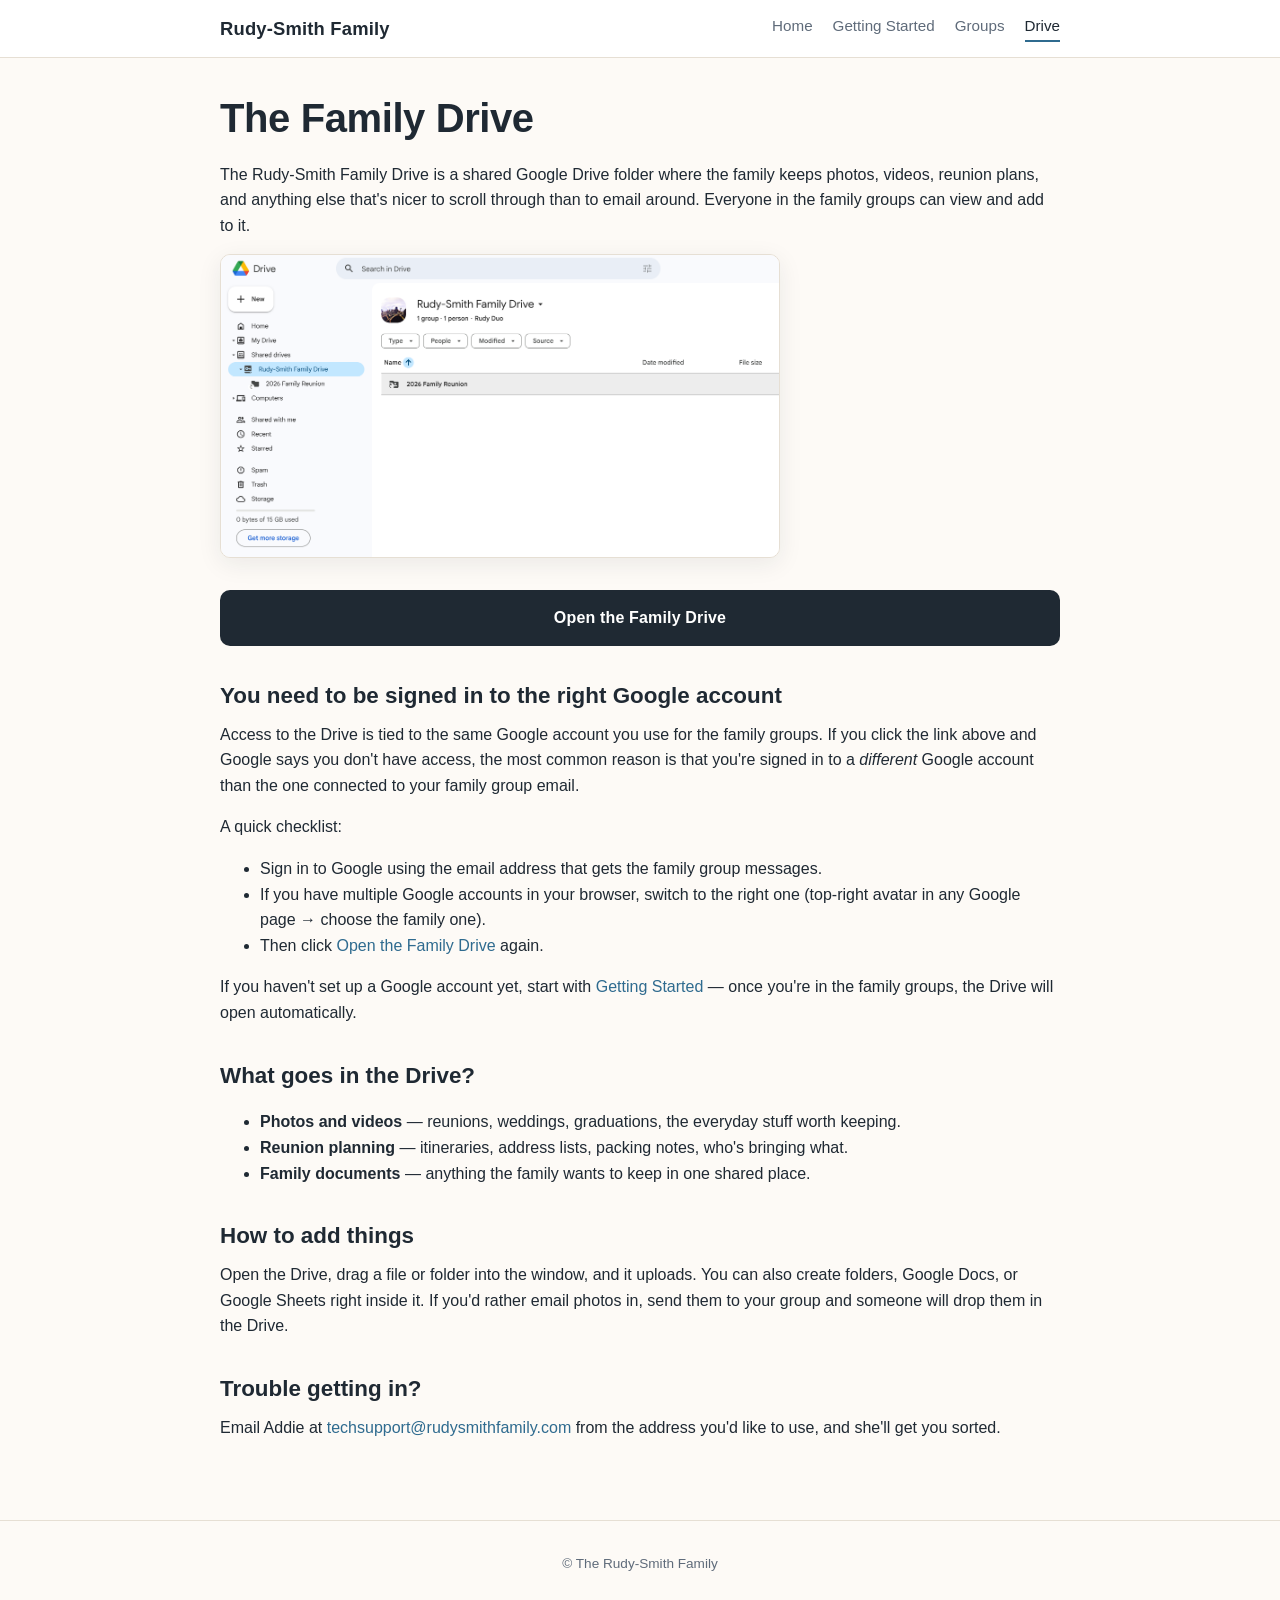
==== family-drive.html @ abf01a58 "Add Family Drive page and Google signup screenshots - New family-drive.html page linking to the shar" ====
<!doctype html>
<html lang="en">
<head>
  <meta charset="utf-8">
  <meta name="viewport" content="width=device-width, initial-scale=1">
  <title>Family Drive · Rudy-Smith Family</title>
  <meta name="description" content="The Rudy-Smith Family shared Google Drive — where photos, videos, and documents live for the whole family.">
  <link rel="stylesheet" href="/assets/css/style.css">
</head>
<body>
  <header class="site-header">
    <div class="site-header__inner">
      <a class="site-title" href="/">Rudy-Smith Family</a>
      <nav class="site-nav" aria-label="Primary">
        <a href="/">Home</a>
        <a href="/getting-started.html">Getting Started</a>
        <a href="/groups.html">Groups</a>
        <a href="/family-drive.html" class="is-active">Drive</a>
      </nav>
    </div>
  </header>

  <main>
    <h1>The Family Drive</h1>
    <p>The Rudy-Smith Family Drive is a shared Google Drive folder where the family keeps photos, videos, reunion plans, and anything else that's nicer to scroll through than to email around. Everyone in the family groups can view and add to it.</p>

    <img class="step-image" src="/assets/img/family-drive.png" alt="Google Drive showing the Rudy-Smith Family Drive shared drive with a 2026 Family Reunion folder inside.">

    <a class="cta" href="https://drive.google.com/drive/folders/0AOQkxbM5boICUk9PVA" target="_blank" rel="noopener">Open the Family Drive</a>

    <h2>You need to be signed in to the right Google account</h2>
    <p>Access to the Drive is tied to the same Google account you use for the family groups. If you click the link above and Google says you don't have access, the most common reason is that you're signed in to a <em>different</em> Google account than the one connected to your family group email.</p>
    <p>A quick checklist:</p>
    <ul>
      <li>Sign in to Google using the email address that gets the family group messages.</li>
      <li>If you have multiple Google accounts in your browser, switch to the right one (top-right avatar in any Google page → choose the family one).</li>
      <li>Then click <a href="https://drive.google.com/drive/folders/0AOQkxbM5boICUk9PVA" target="_blank" rel="noopener">Open the Family Drive</a> again.</li>
    </ul>
    <p>If you haven't set up a Google account yet, start with <a href="/getting-started.html">Getting Started</a> — once you're in the family groups, the Drive will open automatically.</p>

    <h2>What goes in the Drive?</h2>
    <ul>
      <li><strong>Photos and videos</strong> — reunions, weddings, graduations, the everyday stuff worth keeping.</li>
      <li><strong>Reunion planning</strong> — itineraries, address lists, packing notes, who's bringing what.</li>
      <li><strong>Family documents</strong> — anything the family wants to keep in one shared place.</li>
    </ul>

    <h2>How to add things</h2>
    <p>Open the Drive, drag a file or folder into the window, and it uploads. You can also create folders, Google Docs, or Google Sheets right inside it. If you'd rather email photos in, send them to your group and someone will drop them in the Drive.</p>

    <h2>Trouble getting in?</h2>
    <p>Email Addie at <a href="mailto:techsupport@rudysmithfamily.com">techsupport@rudysmithfamily.com</a> from the address you'd like to use, and she'll get you sorted.</p>
  </main>

  <footer class="site-footer">
    <p>&copy; The Rudy-Smith Family</p>
  </footer>
</body>
</html>
---- assets/css/style.css ----
:root {
  --color-bg: #fdfaf6;
  --color-surface: #ffffff;
  --color-text: #1f2933;
  --color-muted: #5f6b7a;
  --color-accent: #2f6b8f;
  --color-accent-dark: #1f4d6b;
  --color-border: #e6dfd4;
  --max-width: 880px;
  --radius: 10px;
  --shadow: 0 6px 24px rgba(31, 41, 51, 0.08);
  font-family: -apple-system, BlinkMacSystemFont, "Segoe UI", Roboto, "Helvetica Neue", Arial, sans-serif;
}

* {
  box-sizing: border-box;
}

html, body {
  margin: 0;
  padding: 0;
  background: var(--color-bg);
  color: var(--color-text);
  line-height: 1.6;
  -webkit-font-smoothing: antialiased;
}

a {
  color: var(--color-accent);
  text-decoration: none;
}

a:hover,
a:focus {
  color: var(--color-accent-dark);
  text-decoration: underline;
}

/* Header / nav */
.site-header {
  background: var(--color-surface);
  border-bottom: 1px solid var(--color-border);
  position: sticky;
  top: 0;
  z-index: 10;
}

.site-header__inner {
  max-width: var(--max-width);
  margin: 0 auto;
  padding: 0.85rem 1.25rem;
  display: flex;
  align-items: center;
  justify-content: space-between;
  gap: 1rem;
}

.site-title {
  font-size: 1.15rem;
  font-weight: 600;
  color: var(--color-text);
  letter-spacing: 0.01em;
}

.site-nav {
  display: flex;
  gap: 1.25rem;
}

.site-nav a {
  color: var(--color-muted);
  font-weight: 500;
  font-size: 0.95rem;
}

.site-nav a.is-active {
  color: var(--color-text);
  border-bottom: 2px solid var(--color-accent);
  padding-bottom: 2px;
}

/* Layout */
main {
  max-width: var(--max-width);
  margin: 0 auto;
  padding: 2rem 1.25rem 4rem;
}

h1 {
  font-size: clamp(1.85rem, 4vw, 2.5rem);
  line-height: 1.2;
  margin: 0.25rem 0 1.25rem;
  font-weight: 700;
  letter-spacing: -0.01em;
}

h2 {
  font-size: 1.4rem;
  margin: 2rem 0 0.5rem;
  font-weight: 600;
}

h3 {
  font-size: 1.15rem;
  margin: 1.5rem 0 0.25rem;
  font-weight: 600;
}

p {
  margin: 0.5rem 0 1rem;
}

/* Hero image */
.hero-image {
  width: 100%;
  height: auto;
  border-radius: var(--radius);
  box-shadow: var(--shadow);
  margin-bottom: 1.75rem;
  display: block;
  background: #d6dde4;
  aspect-ratio: 16 / 9;
  object-fit: cover;
}

/* Group cards */
.group-list {
  list-style: none;
  padding: 0;
  margin: 1rem 0;
  display: grid;
  gap: 1rem;
}

.group-card {
  background: var(--color-surface);
  border: 1px solid var(--color-border);
  border-radius: var(--radius);
  padding: 1.25rem 1.4rem;
  box-shadow: var(--shadow);
}

.group-card h3 {
  margin-top: 0;
}

.group-card .email {
  font-family: ui-monospace, SFMono-Regular, Menlo, Consolas, monospace;
  font-size: 0.95rem;
  display: inline-block;
  margin-bottom: 0.5rem;
}

.group-card dl {
  margin: 0.75rem 0 0;
}

.group-card dt {
  font-weight: 600;
  margin-top: 0.6rem;
  color: var(--color-text);
}

.group-card dd {
  margin: 0.15rem 0 0;
  color: var(--color-muted);
}

/* Numbered steps (getting started) */
.steps {
  padding-left: 1.4rem;
  margin: 1rem 0 1.5rem;
}

.steps > li {
  margin-bottom: 1rem;
}

.steps > li > p {
  color: var(--color-muted);
  margin: 0.25rem 0 0.25rem;
}

.steps ul {
  margin: 0.25rem 0 0.25rem;
  color: var(--color-muted);
}

.step-image {
  display: block;
  width: 100%;
  max-width: 560px;
  height: auto;
  margin: 0.75rem 0 0.25rem;
  border: 1px solid var(--color-border);
  border-radius: var(--radius);
  box-shadow: var(--shadow);
}

.snags {
  padding-left: 1.25rem;
  margin: 0.5rem 0 1.5rem;
}

.snags li {
  margin-bottom: 0.75rem;
}

code {
  background: #f1ece3;
  padding: 0.05rem 0.35rem;
  border-radius: 4px;
  font-family: ui-monospace, SFMono-Regular, Menlo, Consolas, monospace;
  font-size: 0.92em;
}

/* Inline group bullet list (home) */
.group-summary {
  padding-left: 1.25rem;
  margin: 0.5rem 0 1.5rem;
}

.group-summary li {
  margin-bottom: 0.5rem;
}

/* CTA */
.cta {
  display: block;
  width: 100%;
  text-align: center;
  background: #1f2933;
  color: #fff;
  padding: 0.95rem 1.25rem;
  border-radius: var(--radius);
  font-weight: 600;
  margin: 2rem 0 0;
  letter-spacing: 0.01em;
}

.cta:hover,
.cta:focus {
  background: #000;
  color: #fff;
  text-decoration: none;
}

/* Footer */
.site-footer {
  border-top: 1px solid var(--color-border);
  padding: 1.5rem 1.25rem 2rem;
  color: var(--color-muted);
  font-size: 0.85rem;
  text-align: center;
}

.site-footer a {
  color: var(--color-muted);
}

@media (max-width: 480px) {
  .site-header__inner {
    flex-direction: column;
    align-items: flex-start;
    gap: 0.5rem;
  }
}
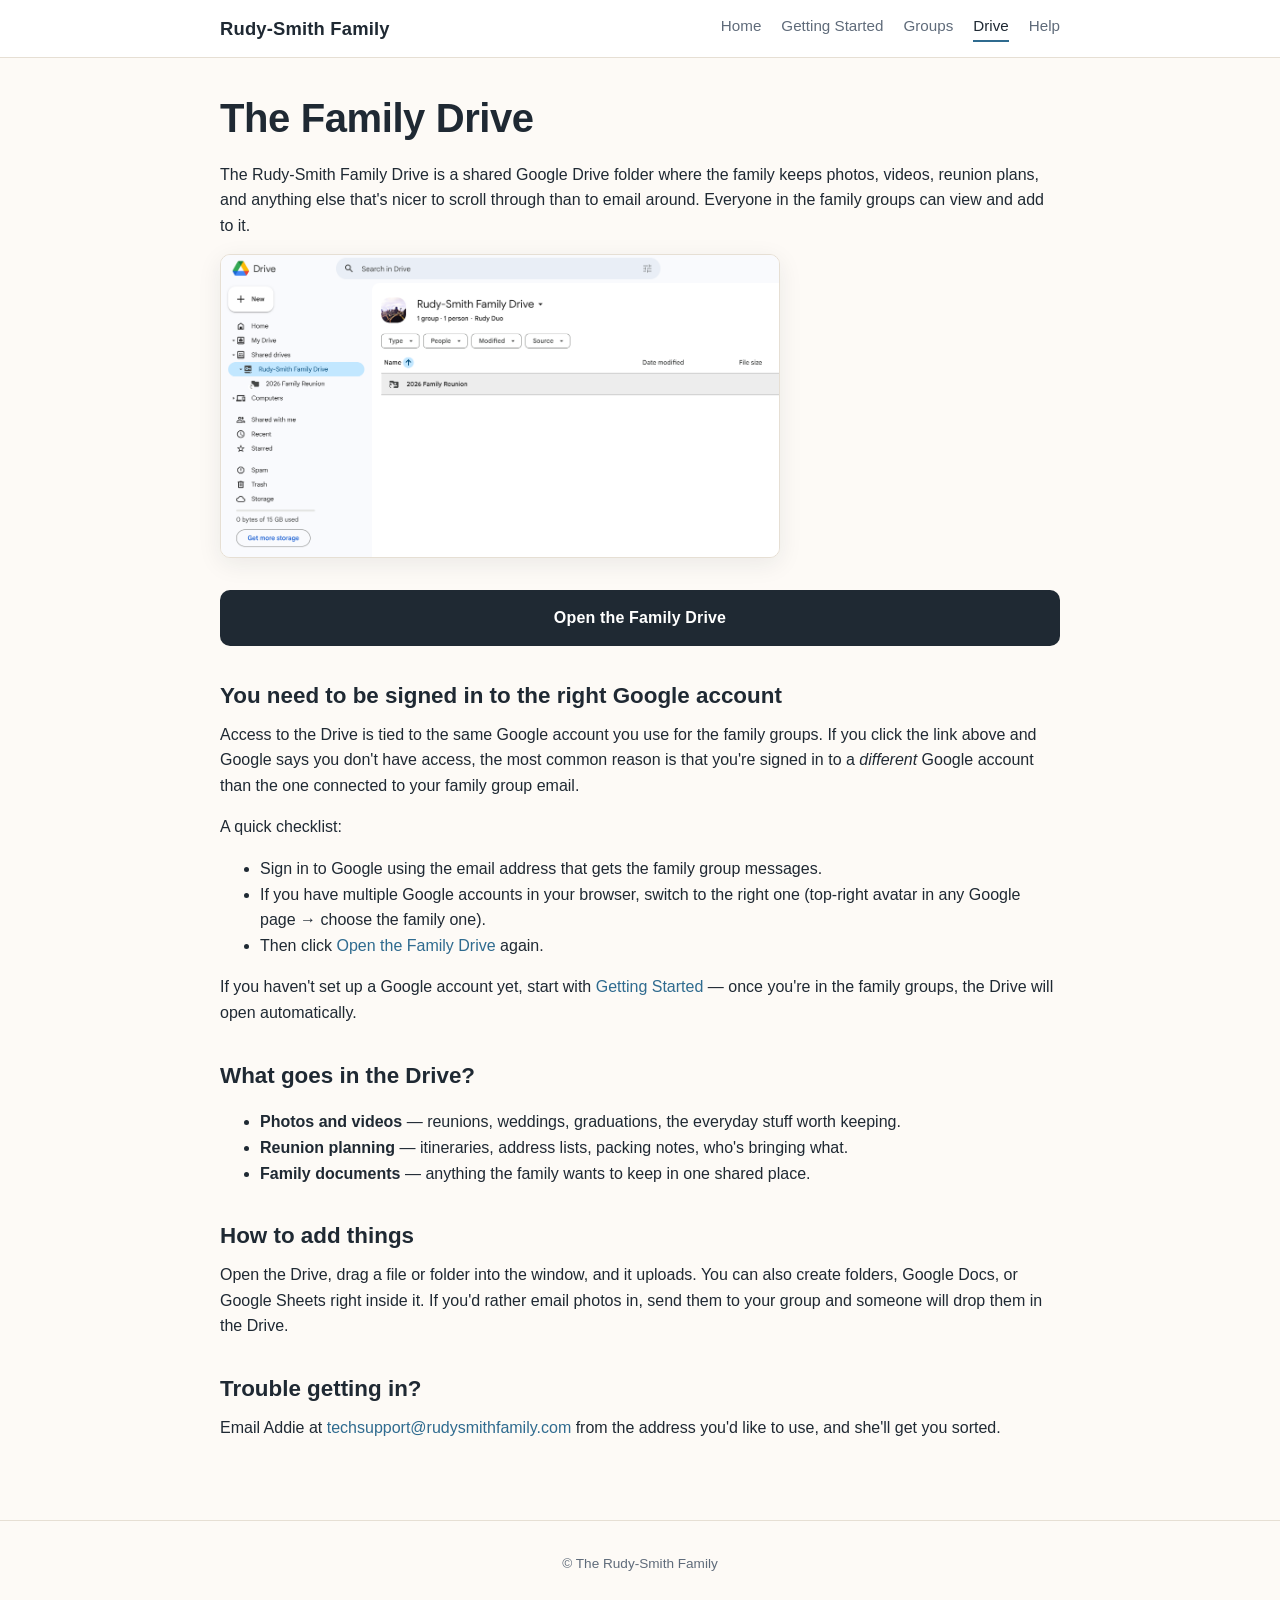
==== commit 19d0244b: "Add Help & Support page with profile name instructions Creates a dedicated help.html covering common" ====
--- a/family-drive.html
+++ b/family-drive.html
@@ -16,6 +16,7 @@
         <a href="/getting-started.html">Getting Started</a>
         <a href="/groups.html">Groups</a>
         <a href="/family-drive.html" class="is-active">Drive</a>
+        <a href="/help.html">Help</a>
       </nav>
     </div>
   </header>
--- a/assets/css/style.css
+++ b/assets/css/style.css
@@ -151,6 +151,21 @@
   margin-bottom: 0.5rem;
 }
 
+.group-card .group-link {
+  display: inline-block;
+  font-size: 0.9rem;
+  margin-left: 0.75rem;
+  margin-bottom: 0.5rem;
+}
+
+.group-card .group-link::before {
+  content: "·";
+  color: var(--color-muted);
+  margin-right: 0.75rem;
+  text-decoration: none;
+  display: inline-block;
+}
+
 .group-card dl {
   margin: 0.75rem 0 0;
 }
